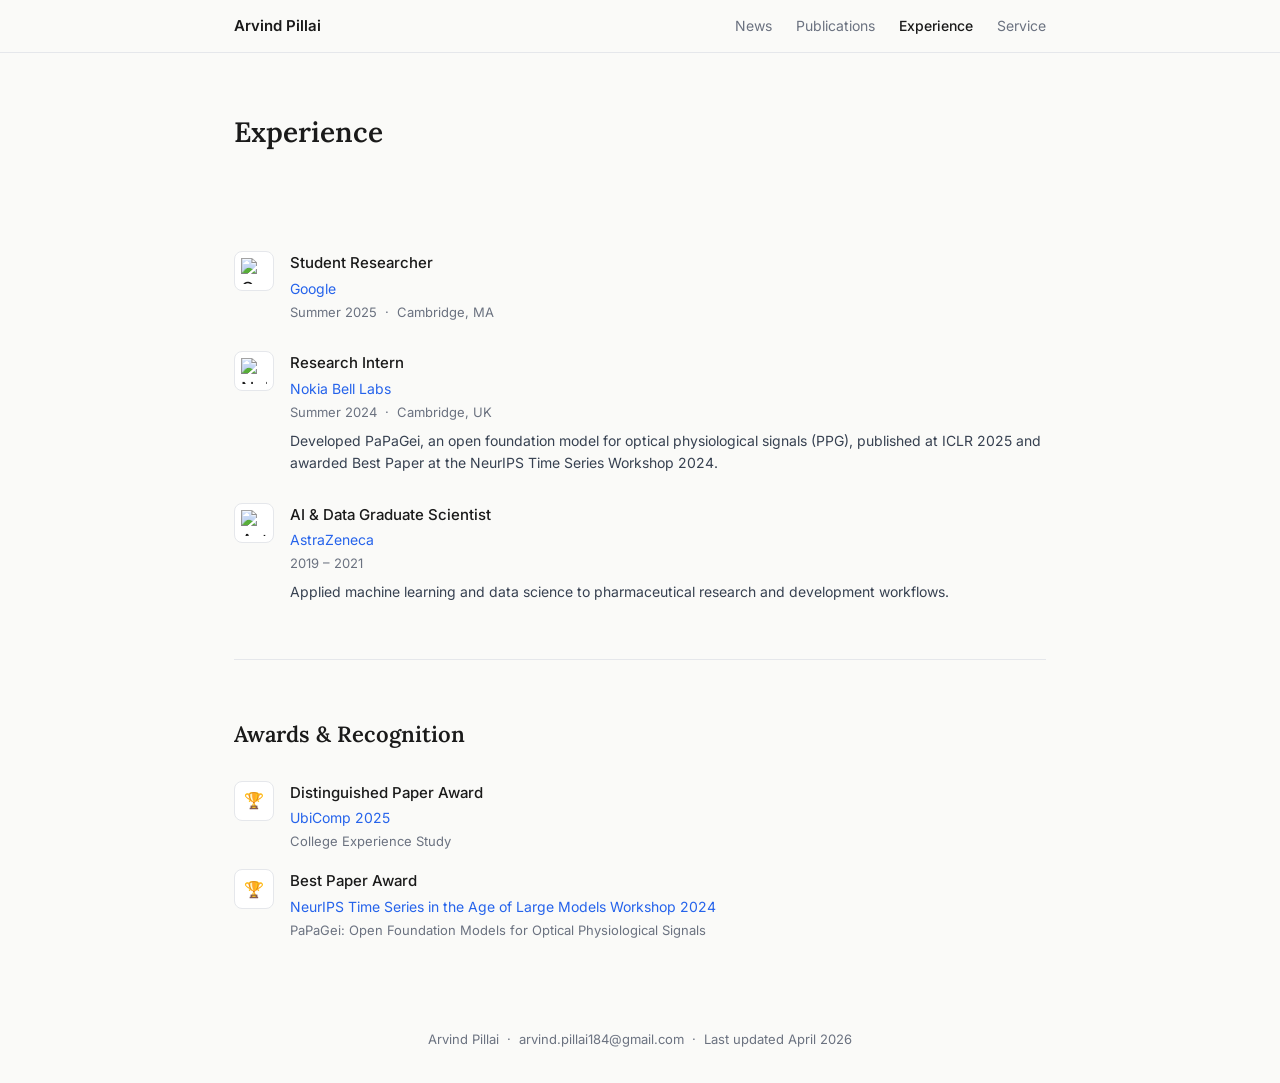
==== experience.html @ 5c3f8ad8 "Initial commit" ====
<!DOCTYPE html>
<html lang="en">
<head>
  <meta charset="UTF-8" />
  <meta name="viewport" content="width=device-width, initial-scale=1.0" />
  <title>Experience — Arvind Pillai</title>
  <link rel="preconnect" href="https://fonts.googleapis.com" />
  <link rel="preconnect" href="https://fonts.gstatic.com" crossorigin />
  <link href="https://fonts.googleapis.com/css2?family=Inter:wght@300;400;500;600&family=Lora:ital,wght@0,400;0,600;1,400&display=swap" rel="stylesheet" />
  <link rel="stylesheet" href="style.css" />
</head>
<body>

<nav>
  <div class="nav-inner">
    <a class="nav-name" href="index.html">Arvind Pillai</a>
    <div class="nav-links">
      <a href="index.html#news">News</a>
      <a href="publications.html">Publications</a>
      <a href="experience.html" class="active">Experience</a>
      <a href="service.html">Service</a>
    </div>
  </div>
</nav>

<div class="container">
  <h1 class="page-title">Experience</h1>

  <section>
    <div class="exp-list">

      <div class="exp">
        <div class="exp-logo">
          <img src="https://www.google.com/s2/favicons?domain=google.com&sz=128" alt="Google" />
        </div>
        <div class="exp-body">
          <p class="exp-role">Student Researcher</p>
          <p class="exp-org">Google</p>
          <p class="exp-meta">Summer 2025 &nbsp;·&nbsp; Cambridge, MA</p>
        </div>
      </div>

      <div class="exp">
        <div class="exp-logo">
          <img src="https://www.google.com/s2/favicons?domain=nokia.com&sz=128" alt="Nokia Bell Labs" />
        </div>
        <div class="exp-body">
          <p class="exp-role">Research Intern</p>
          <p class="exp-org">Nokia Bell Labs</p>
          <p class="exp-meta">Summer 2024 &nbsp;·&nbsp; Cambridge, UK</p>
          <div class="exp-desc">
            Developed PaPaGei, an open foundation model for optical physiological signals (PPG),
            published at ICLR 2025 and awarded Best Paper at the NeurIPS Time Series Workshop 2024.
          </div>
        </div>
      </div>

      <div class="exp">
        <div class="exp-logo">
          <img src="https://www.google.com/s2/favicons?domain=astrazeneca.com&sz=128" alt="AstraZeneca" />
        </div>
        <div class="exp-body">
          <p class="exp-role">AI &amp; Data Graduate Scientist</p>
          <p class="exp-org">AstraZeneca</p>
          <p class="exp-meta">2019 – 2021</p>
          <div class="exp-desc">
            Applied machine learning and data science to pharmaceutical research and development workflows.
          </div>
        </div>
      </div>

    </div>
  </section>

  <!-- Awards -->
  <section>
    <h2>Awards &amp; Recognition</h2>
    <div class="exp-list" style="gap:16px">

      <div class="exp">
        <div class="exp-logo" style="font-size:16px">🏆</div>
        <div class="exp-body">
          <p class="exp-role">Distinguished Paper Award</p>
          <p class="exp-org">UbiComp 2025</p>
          <p class="exp-meta">College Experience Study</p>
        </div>
      </div>

      <div class="exp">
        <div class="exp-logo" style="font-size:16px">🏆</div>
        <div class="exp-body">
          <p class="exp-role">Best Paper Award</p>
          <p class="exp-org">NeurIPS Time Series in the Age of Large Models Workshop 2024</p>
          <p class="exp-meta">PaPaGei: Open Foundation Models for Optical Physiological Signals</p>
        </div>
      </div>

    </div>
  </section>

</div>

<footer>
  <p>
    Arvind Pillai &nbsp;·&nbsp;
    <a href="mailto:arvind.pillai184@gmail.com">arvind.pillai184@gmail.com</a>
    &nbsp;·&nbsp;
    Last updated April 2026
  </p>
</footer>

</body>
</html>
---- style.css ----
*, *::before, *::after { box-sizing: border-box; margin: 0; padding: 0; }

:root {
  --bg:           #fafaf8;
  --surface:      #ffffff;
  --text:         #1a1a1a;
  --muted:        #6b7280;
  --accent:       #2563eb;
  --accent-light: #dbeafe;
  --border:       #e5e7eb;
  --max-w:        860px;
}

html { scroll-behavior: smooth; }

body {
  font-family: 'Inter', sans-serif;
  background: var(--bg);
  color: var(--text);
  line-height: 1.65;
  font-size: 15px;
}

/* ── Nav ── */
nav {
  position: sticky; top: 0; z-index: 100;
  background: rgba(250,250,248,.92);
  backdrop-filter: blur(8px);
  border-bottom: 1px solid var(--border);
}
.nav-inner {
  max-width: var(--max-w);
  margin: 0 auto;
  padding: 0 24px;
  height: 52px;
  display: flex;
  align-items: center;
  justify-content: space-between;
}
.nav-name {
  font-weight: 600;
  font-size: 15px;
  color: var(--text);
  text-decoration: none;
}
.nav-links { display: flex; gap: 24px; }
.nav-links a {
  text-decoration: none;
  color: var(--muted);
  font-size: 14px;
  font-weight: 400;
  transition: color .15s;
}
.nav-links a:hover  { color: var(--accent); }
.nav-links a.active { color: var(--text); font-weight: 500; }

/* ── Layout ── */
.container {
  max-width: var(--max-w);
  margin: 0 auto;
  padding: 0 24px;
}

section { padding: 56px 0; border-bottom: 1px solid var(--border); }
section:last-of-type { border-bottom: none; }

h1.page-title {
  font-family: 'Lora', serif;
  font-size: 28px;
  font-weight: 600;
  padding: 56px 0 40px;
}

h2 {
  font-family: 'Lora', serif;
  font-size: 22px;
  font-weight: 600;
  margin-bottom: 28px;
  color: var(--text);
}

h3 {
  font-family: 'Lora', serif;
  font-size: 17px;
  font-weight: 600;
  margin-bottom: 20px;
  color: var(--muted);
  text-transform: uppercase;
  letter-spacing: .04em;
  font-style: normal;
}

/* ── Hero ── */
#about { padding-top: 64px; padding-bottom: 56px; }
.hero { display: flex; gap: 48px; align-items: flex-start; }
.hero-photo {
  flex-shrink: 0;
  width: 148px; height: 148px;
  border-radius: 50%;
  background: var(--accent-light);
  overflow: hidden;
  border: 3px solid var(--border);
}
.hero-photo img { width: 100%; height: 100%; object-fit: cover; }
.hero-photo-placeholder {
  width: 100%; height: 100%;
  display: flex; align-items: center; justify-content: center;
  font-size: 48px; color: var(--accent);
  background: var(--accent-light);
}
.hero-info h1 {
  font-family: 'Lora', serif;
  font-size: 30px; font-weight: 600;
  margin-bottom: 4px;
}
.hero-title { color: var(--muted); font-size: 14px; margin-bottom: 16px; }
.hero-bio { font-size: 15px; line-height: 1.7; color: #374151; margin-bottom: 20px; }
.hero-links { display: flex; flex-wrap: wrap; gap: 10px; }
.hero-links a {
  display: inline-flex; align-items: center; gap: 5px;
  padding: 5px 12px;
  border: 1px solid var(--border);
  border-radius: 6px;
  font-size: 13px;
  text-decoration: none;
  color: var(--text);
  background: var(--surface);
  transition: border-color .15s, color .15s;
}
.hero-links a:hover { border-color: var(--accent); color: var(--accent); }

/* ── News ── */
.news-scroll {
  position: relative;
}
.news-scroll::after {
  content: '';
  position: absolute;
  bottom: 0; left: 0; right: 0;
  height: 48px;
  background: linear-gradient(to bottom, transparent, var(--bg));
  pointer-events: none;
}
.news-list {
  display: flex;
  flex-direction: column;
  gap: 10px;
  max-height: 210px;
  overflow-y: auto;
  padding-bottom: 12px;
  scrollbar-width: thin;
  scrollbar-color: var(--border) transparent;
}
.news-list::-webkit-scrollbar { width: 4px; }
.news-list::-webkit-scrollbar-track { background: transparent; }
.news-list::-webkit-scrollbar-thumb { background: var(--border); border-radius: 2px; }
.news-item { display: flex; gap: 16px; font-size: 14px; line-height: 1.55; }
.news-date {
  flex-shrink: 0; width: 80px;
  color: var(--muted); font-size: 13px; padding-top: 1px;
}
.news-text { color: #374151; }
.news-text a { color: var(--accent); text-decoration: none; }
.news-text a:hover { text-decoration: underline; }

/* ── Badges ── */
.badge {
  display: inline-block;
  padding: 1px 7px; border-radius: 4px;
  font-size: 11px; font-weight: 500;
  margin-left: 4px; vertical-align: middle;
}
.badge-award { background: #fef3c7; color: #92400e; }
.badge-new   { background: #dcfce7; color: #166534; }

/* ── Publications ── */
.pub-list { display: flex; flex-direction: column; gap: 28px; }
.pub { display: flex; gap: 16px; }
.pub-year {
  flex-shrink: 0; width: 44px;
  font-size: 13px; color: var(--muted);
  padding-top: 3px; text-align: right;
}
.pub-title {
  font-size: 15px; font-weight: 500;
  color: var(--text); margin-bottom: 3px; line-height: 1.45;
}
.pub-authors { font-size: 13px; color: var(--muted); margin-bottom: 4px; }
.pub-authors .me { color: var(--text); font-weight: 500; }
.pub-venue {
  font-size: 13px; color: #4b5563;
  font-style: italic; margin-bottom: 7px;
}
.pub-venue .venue-name { font-style: normal; font-weight: 500; }
.pub-links { display: flex; flex-wrap: wrap; gap: 6px; }
.pub-link {
  font-size: 12px; padding: 2px 9px;
  border-radius: 4px; text-decoration: none;
  border: 1px solid var(--border);
  color: var(--accent); background: var(--surface);
  transition: background .15s, border-color .15s;
}
.pub-link:hover { background: var(--accent-light); border-color: var(--accent); }
.pub-award {
  display: inline-flex; align-items: center; gap: 4px;
  font-size: 12px; color: #92400e;
  background: #fef3c7; border-radius: 4px;
  padding: 2px 8px; margin-bottom: 6px;
}

/* ── Section header with "see all" link ── */
.section-header {
  display: flex;
  align-items: baseline;
  justify-content: space-between;
  margin-bottom: 28px;
}
.section-header h2 { margin-bottom: 0; }
.see-all {
  font-size: 13px;
  color: var(--accent);
  text-decoration: none;
  white-space: nowrap;
}
.see-all:hover { text-decoration: underline; }

/* ── Experience ── */
.exp-list { display: flex; flex-direction: column; gap: 28px; }
.exp { display: flex; gap: 16px; align-items: flex-start; }
.exp-logo {
  flex-shrink: 0;
  width: 40px; height: 40px;
  border-radius: 8px;
  border: 1px solid var(--border);
  background: var(--surface);
  display: flex; align-items: center; justify-content: center;
  font-size: 18px;
  overflow: hidden;
}
.exp-logo img {
  width: 100%; height: 100%;
  object-fit: contain;
  padding: 6px;
}
.exp-role { font-size: 15px; font-weight: 500; }
.exp-org  { font-size: 14px; color: var(--accent); margin-top: 1px; }
.exp-meta { font-size: 13px; color: var(--muted); margin-top: 2px; }
.exp-desc { font-size: 14px; color: #374151; margin-top: 6px; line-height: 1.6; }
.exp-desc ul { padding-left: 18px; margin-top: 4px; }
.exp-desc li { margin-bottom: 3px; }

/* ── Service ── */
.service-list { display: flex; flex-direction: column; gap: 10px; }
.service-item {
  display: flex;
  justify-content: space-between;
  align-items: baseline;
  gap: 16px;
  font-size: 14px;
  padding: 6px 0;
  border-bottom: 1px solid var(--border);
}
.service-item:last-child { border-bottom: none; }
.service-venue { color: #374151; }
.service-years { flex-shrink: 0; color: var(--muted); font-size: 13px; }

/* ── Footer ── */
footer {
  text-align: center;
  padding: 32px 24px;
  font-size: 13px;
  color: var(--muted);
}
footer a { color: var(--muted); text-decoration: none; }
footer a:hover { color: var(--accent); }

/* ── Responsive ── */
@media (max-width: 600px) {
  .hero { flex-direction: column; gap: 24px; align-items: center; text-align: center; }
  .hero-links { justify-content: center; }
  .pub { flex-direction: column; gap: 6px; }
  .pub-year { width: auto; text-align: left; }
  .nav-links { gap: 16px; }
  h1.page-title { padding-top: 40px; }
}
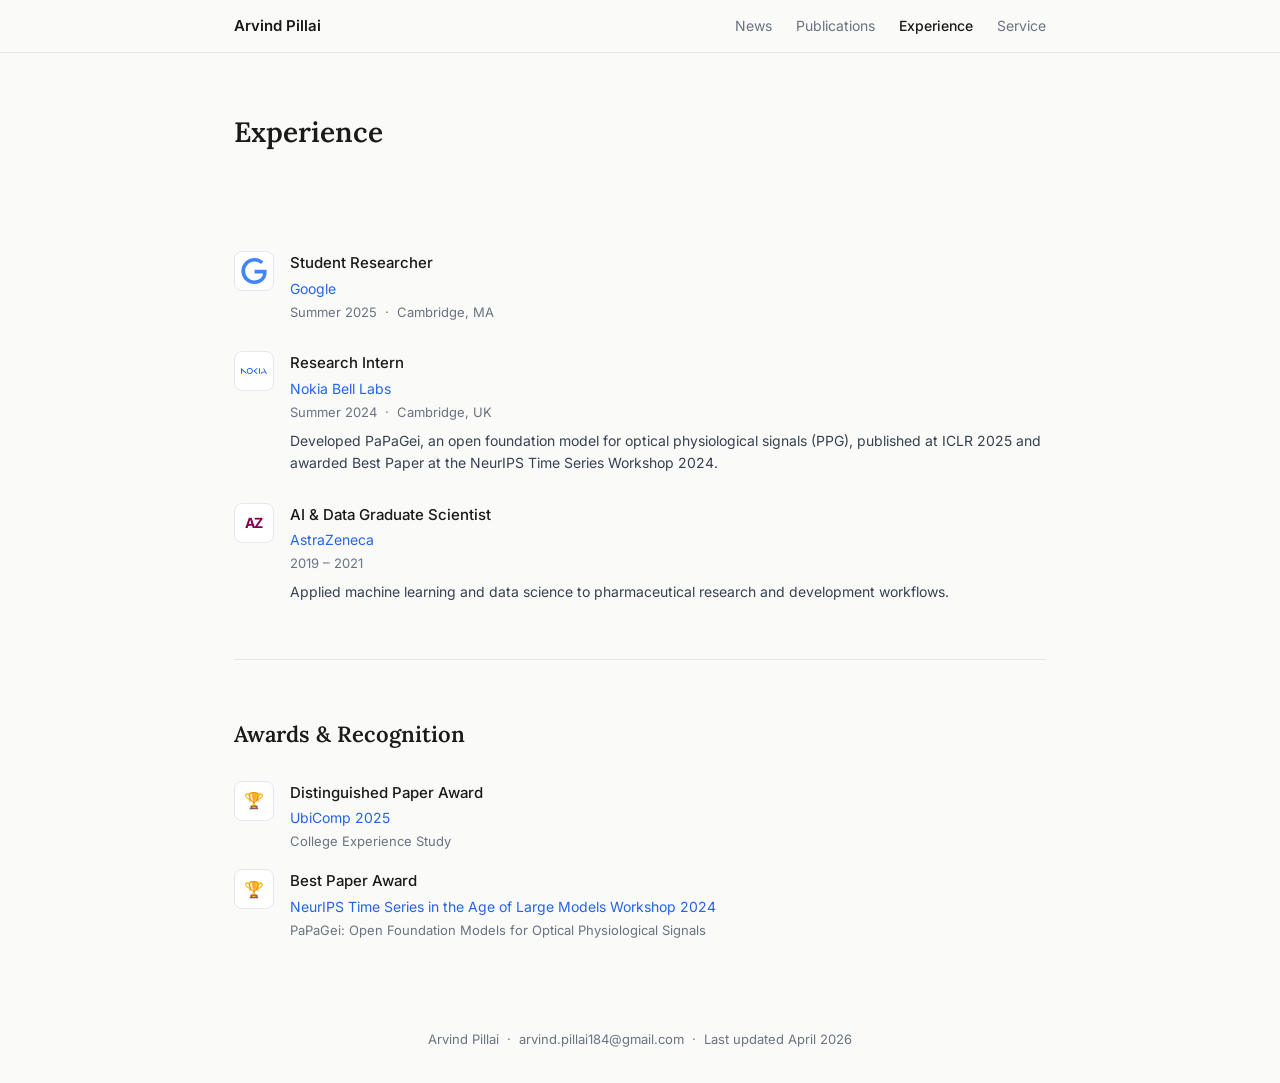
==== commit 7fcdfd25: "update style" ====
--- a/experience.html
+++ b/experience.html
@@ -31,7 +31,7 @@
 
       <div class="exp">
         <div class="exp-logo">
-          <img src="https://www.google.com/s2/favicons?domain=google.com&sz=128" alt="Google" />
+          <img src="assets/google.svg" alt="Google" />
         </div>
         <div class="exp-body">
           <p class="exp-role">Student Researcher</p>
@@ -42,7 +42,7 @@
 
       <div class="exp">
         <div class="exp-logo">
-          <img src="https://www.google.com/s2/favicons?domain=nokia.com&sz=128" alt="Nokia Bell Labs" />
+          <img src="assets/nokia.svg" alt="Nokia Bell Labs" />
         </div>
         <div class="exp-body">
           <p class="exp-role">Research Intern</p>
@@ -57,7 +57,7 @@
 
       <div class="exp">
         <div class="exp-logo">
-          <img src="https://www.google.com/s2/favicons?domain=astrazeneca.com&sz=128" alt="AstraZeneca" />
+          <span class="exp-logo-initial" style="color:#830051">AZ</span>
         </div>
         <div class="exp-body">
           <p class="exp-role">AI &amp; Data Graduate Scientist</p>
--- a/style.css
+++ b/style.css
@@ -61,8 +61,9 @@
   padding: 0 24px;
 }
 
-section { padding: 56px 0; border-bottom: 1px solid var(--border); }
+section { padding: 56px 0; border-bottom: 1px solid var(--border); background: var(--bg); }
 section:last-of-type { border-bottom: none; }
+#news, #experience { background: var(--surface); }
 
 h1.page-title {
   font-family: 'Lora', serif;
@@ -96,7 +97,7 @@
 .hero-photo {
   flex-shrink: 0;
   width: 148px; height: 148px;
-  border-radius: 50%;
+  border-radius: 10px;
   background: var(--accent-light);
   overflow: hidden;
   border: 3px solid var(--border);
@@ -242,6 +243,11 @@
   object-fit: contain;
   padding: 6px;
 }
+.exp-logo-initial {
+  font-size: 14px;
+  font-weight: 700;
+  letter-spacing: -0.01em;
+}
 .exp-role { font-size: 15px; font-weight: 500; }
 .exp-org  { font-size: 14px; color: var(--accent); margin-top: 1px; }
 .exp-meta { font-size: 13px; color: var(--muted); margin-top: 2px; }
@@ -273,6 +279,10 @@
 }
 footer a { color: var(--muted); text-decoration: none; }
 footer a:hover { color: var(--accent); }
+
+/* ── Shared utility ── */
+a.accent-link { color: var(--accent); text-decoration: none; }
+a.accent-link:hover { text-decoration: underline; }
 
 /* ── Responsive ── */
 @media (max-width: 600px) {
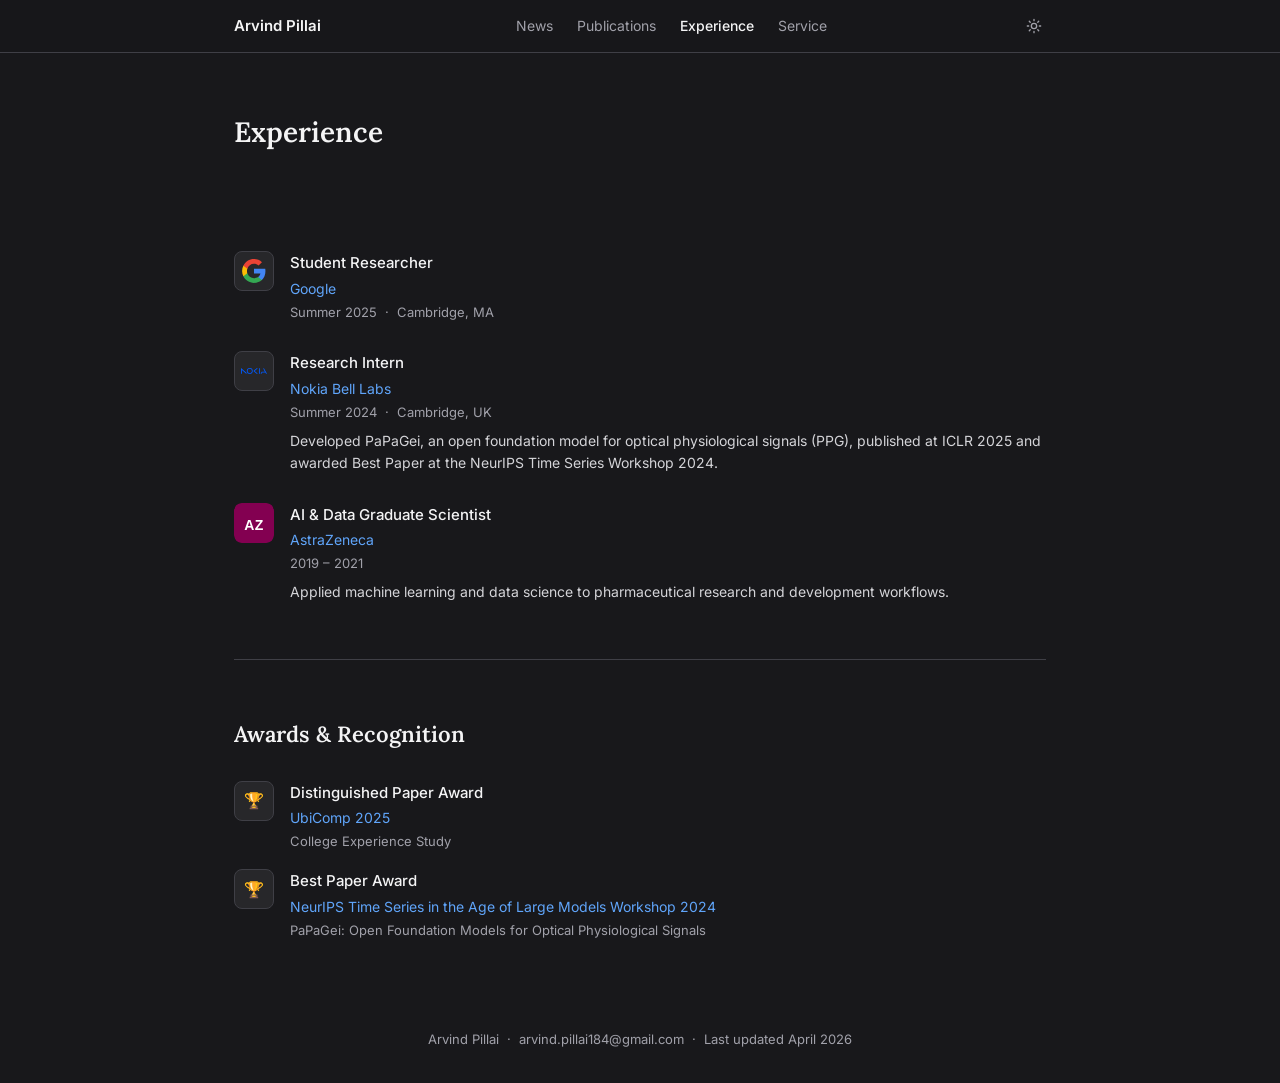
==== commit efeb7c81: "styles" ====
--- a/experience.html
+++ b/experience.html
@@ -8,6 +8,7 @@
   <link rel="preconnect" href="https://fonts.gstatic.com" crossorigin />
   <link href="https://fonts.googleapis.com/css2?family=Inter:wght@300;400;500;600&family=Lora:ital,wght@0,400;0,600;1,400&display=swap" rel="stylesheet" />
   <link rel="stylesheet" href="style.css" />
+  <script>(function(){var t=localStorage.getItem('theme')||'dark';document.documentElement.setAttribute('data-theme',t);})();</script>
 </head>
 <body>
 
@@ -20,6 +21,10 @@
       <a href="experience.html" class="active">Experience</a>
       <a href="service.html">Service</a>
     </div>
+    <button class="theme-toggle" id="theme-toggle" aria-label="Toggle light/dark mode">
+      <svg class="icon-sun" width="16" height="16" viewBox="0 0 24 24" fill="none" stroke="currentColor" stroke-width="2" stroke-linecap="round" stroke-linejoin="round"><circle cx="12" cy="12" r="4"/><path d="M12 2v2M12 20v2M4.93 4.93l1.41 1.41M17.66 17.66l1.41 1.41M2 12h2M20 12h2M4.93 19.07l1.41-1.41M17.66 6.34l1.41-1.41"/></svg>
+      <svg class="icon-moon" width="16" height="16" viewBox="0 0 24 24" fill="none" stroke="currentColor" stroke-width="2" stroke-linecap="round" stroke-linejoin="round"><path d="M21 12.79A9 9 0 1 1 11.21 3 7 7 0 0 0 21 12.79z"/></svg>
+    </button>
   </div>
 </nav>
 
@@ -56,8 +61,8 @@
       </div>
 
       <div class="exp">
-        <div class="exp-logo">
-          <span class="exp-logo-initial" style="color:#830051">AZ</span>
+        <div class="exp-logo" style="padding:0;border:none;background:none;">
+          <img src="assets/astrazeneca.svg" alt="AstraZeneca" style="padding:0;border-radius:7px;" />
         </div>
         <div class="exp-body">
           <p class="exp-role">AI &amp; Data Graduate Scientist</p>
@@ -109,5 +114,13 @@
   </p>
 </footer>
 
+<script>
+  document.getElementById('theme-toggle').addEventListener('click', function() {
+    var html = document.documentElement;
+    var next = html.getAttribute('data-theme') === 'light' ? 'dark' : 'light';
+    html.setAttribute('data-theme', next);
+    localStorage.setItem('theme', next);
+  });
+</script>
 </body>
 </html>
--- a/style.css
+++ b/style.css
@@ -1,14 +1,30 @@
 *, *::before, *::after { box-sizing: border-box; margin: 0; padding: 0; }
 
 :root {
-  --bg:           #fafaf8;
-  --surface:      #ffffff;
-  --text:         #1a1a1a;
-  --muted:        #6b7280;
-  --accent:       #2563eb;
-  --accent-light: #dbeafe;
-  --border:       #e5e7eb;
-  --max-w:        860px;
+  color-scheme: dark;
+  --bg:             #18181b;
+  --surface:        #27272a;
+  --text:           #f4f4f5;
+  --muted:          #a1a1aa;
+  --accent:         #60a5fa;
+  --accent-light:   #1e3a5f;
+  --border:         #3f3f46;
+  --text-secondary: #d4d4d8;
+  --nav-bg:         rgba(24,24,27,.92);
+  --max-w:          860px;
+}
+
+[data-theme="light"] {
+  color-scheme: light;
+  --bg:             #ffffff;
+  --surface:        #f3f4f6;
+  --text:           #111827;
+  --muted:          #6b7280;
+  --accent:         #2563eb;
+  --accent-light:   #dbeafe;
+  --border:         #e5e7eb;
+  --text-secondary: #374151;
+  --nav-bg:         rgba(255,255,255,0.92);
 }
 
 html { scroll-behavior: smooth; }
@@ -24,7 +40,7 @@
 /* ── Nav ── */
 nav {
   position: sticky; top: 0; z-index: 100;
-  background: rgba(250,250,248,.92);
+  background: var(--nav-bg);
   backdrop-filter: blur(8px);
   border-bottom: 1px solid var(--border);
 }
@@ -115,7 +131,7 @@
   margin-bottom: 4px;
 }
 .hero-title { color: var(--muted); font-size: 14px; margin-bottom: 16px; }
-.hero-bio { font-size: 15px; line-height: 1.7; color: #374151; margin-bottom: 20px; }
+.hero-bio { font-size: 15px; line-height: 1.7; color: var(--text-secondary); margin-bottom: 20px; }
 .hero-links { display: flex; flex-wrap: wrap; gap: 10px; }
 .hero-links a {
   display: inline-flex; align-items: center; gap: 5px;
@@ -139,7 +155,7 @@
   position: absolute;
   bottom: 0; left: 0; right: 0;
   height: 48px;
-  background: linear-gradient(to bottom, transparent, var(--bg));
+  background: linear-gradient(to bottom, transparent, var(--surface));
   pointer-events: none;
 }
 .news-list {
@@ -160,7 +176,7 @@
   flex-shrink: 0; width: 80px;
   color: var(--muted); font-size: 13px; padding-top: 1px;
 }
-.news-text { color: #374151; }
+.news-text { color: var(--text-secondary); }
 .news-text a { color: var(--accent); text-decoration: none; }
 .news-text a:hover { text-decoration: underline; }
 
@@ -171,8 +187,8 @@
   font-size: 11px; font-weight: 500;
   margin-left: 4px; vertical-align: middle;
 }
-.badge-award { background: #fef3c7; color: #92400e; }
-.badge-new   { background: #dcfce7; color: #166534; }
+.badge-award { background: #3b2a0e; color: #fbbf24; }
+.badge-new   { background: #0f2d1a; color: #4ade80; }
 
 /* ── Publications ── */
 .pub-list { display: flex; flex-direction: column; gap: 28px; }
@@ -189,7 +205,7 @@
 .pub-authors { font-size: 13px; color: var(--muted); margin-bottom: 4px; }
 .pub-authors .me { color: var(--text); font-weight: 500; }
 .pub-venue {
-  font-size: 13px; color: #4b5563;
+  font-size: 13px; color: #9ca3af;
   font-style: italic; margin-bottom: 7px;
 }
 .pub-venue .venue-name { font-style: normal; font-weight: 500; }
@@ -204,8 +220,8 @@
 .pub-link:hover { background: var(--accent-light); border-color: var(--accent); }
 .pub-award {
   display: inline-flex; align-items: center; gap: 4px;
-  font-size: 12px; color: #92400e;
-  background: #fef3c7; border-radius: 4px;
+  font-size: 12px; color: #fbbf24;
+  background: #3b2a0e; border-radius: 4px;
   padding: 2px 8px; margin-bottom: 6px;
 }
 
@@ -251,7 +267,7 @@
 .exp-role { font-size: 15px; font-weight: 500; }
 .exp-org  { font-size: 14px; color: var(--accent); margin-top: 1px; }
 .exp-meta { font-size: 13px; color: var(--muted); margin-top: 2px; }
-.exp-desc { font-size: 14px; color: #374151; margin-top: 6px; line-height: 1.6; }
+.exp-desc { font-size: 14px; color: var(--text-secondary); margin-top: 6px; line-height: 1.6; }
 .exp-desc ul { padding-left: 18px; margin-top: 4px; }
 .exp-desc li { margin-bottom: 3px; }
 
@@ -267,7 +283,7 @@
   border-bottom: 1px solid var(--border);
 }
 .service-item:last-child { border-bottom: none; }
-.service-venue { color: #374151; }
+.service-venue { color: var(--text-secondary); }
 .service-years { flex-shrink: 0; color: var(--muted); font-size: 13px; }
 
 /* ── Footer ── */
@@ -283,6 +299,20 @@
 /* ── Shared utility ── */
 a.accent-link { color: var(--accent); text-decoration: none; }
 a.accent-link:hover { text-decoration: underline; }
+
+/* ── Theme toggle ── */
+.theme-toggle {
+  background: none; border: none; cursor: pointer;
+  color: var(--muted); padding: 4px;
+  display: flex; align-items: center; justify-content: center;
+  border-radius: 6px;
+  transition: color .15s, background .15s;
+  flex-shrink: 0;
+}
+.theme-toggle:hover { color: var(--text); background: var(--surface); }
+.icon-moon { display: none; }
+[data-theme="light"] .icon-sun  { display: none; }
+[data-theme="light"] .icon-moon { display: block; }
 
 /* ── Responsive ── */
 @media (max-width: 600px) {
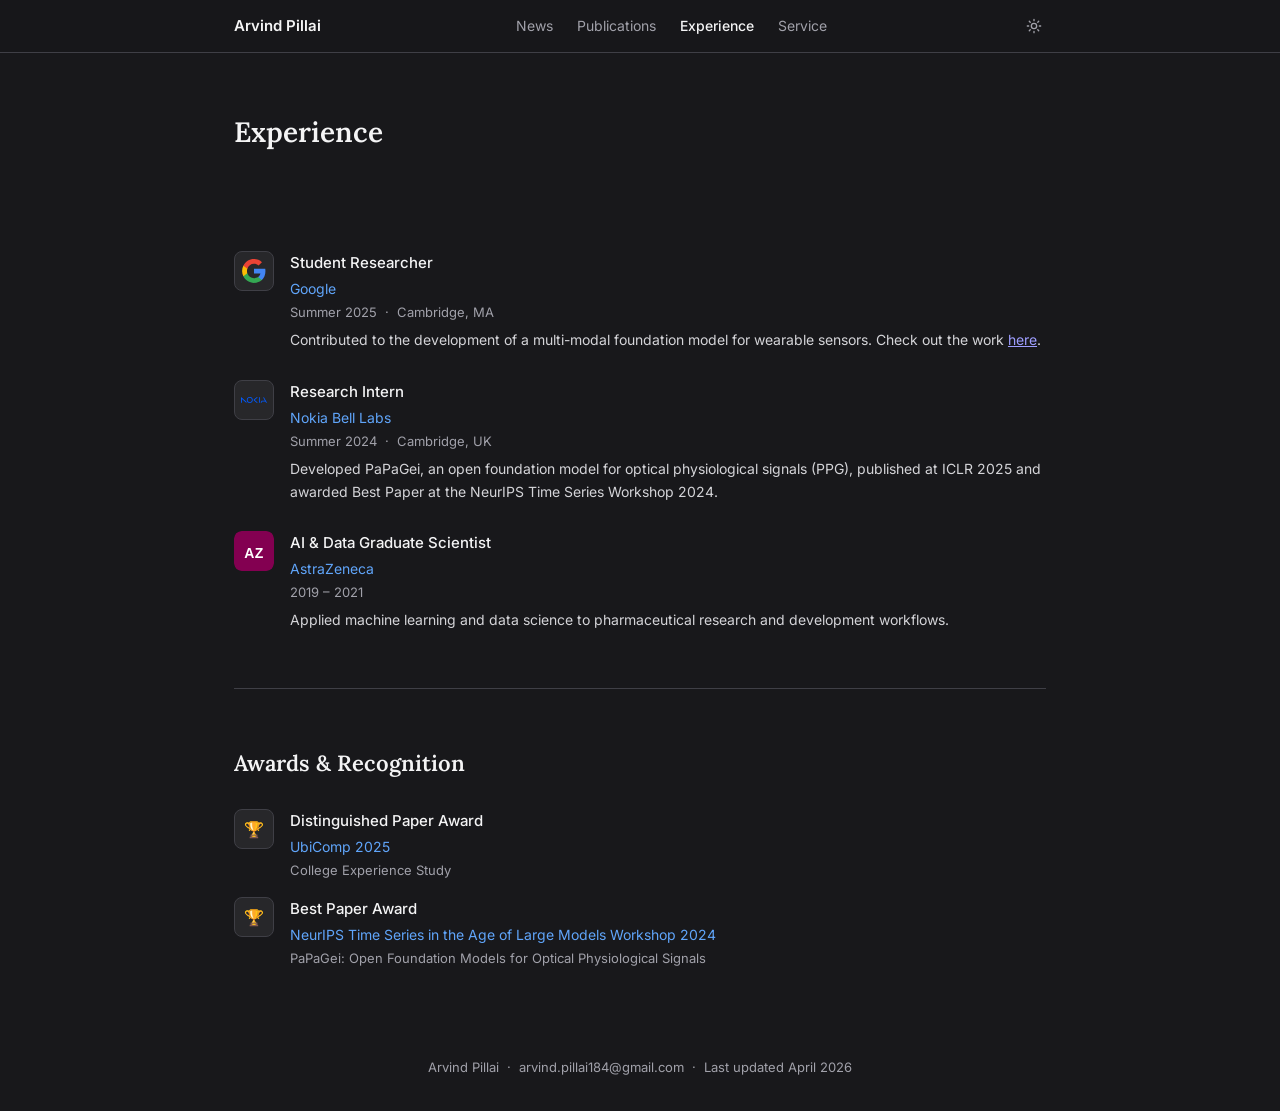
==== commit 3717224d: "update papers and cv" ====
--- a/experience.html
+++ b/experience.html
@@ -42,6 +42,9 @@
           <p class="exp-role">Student Researcher</p>
           <p class="exp-org">Google</p>
           <p class="exp-meta">Summer 2025 &nbsp;·&nbsp; Cambridge, MA</p>
+          <div class="exp-desc">
+            Contributed to the development of a multi-modal foundation model for wearable sensors. Check out the work <a href="https://arxiv.org/abs/2605.09173" target="_blank">here</a>.
+          </div>
         </div>
       </div>
 
--- a/style.css
+++ b/style.css
@@ -109,9 +109,10 @@
 
 /* ── Hero ── */
 #about { padding-top: 64px; padding-bottom: 56px; }
-.hero { display: flex; gap: 48px; align-items: flex-start; }
+.hero { display: block; overflow: hidden; }
 .hero-photo {
-  flex-shrink: 0;
+  float: right;
+  margin: 4px 0 16px 32px;
   width: 148px; height: 148px;
   border-radius: 10px;
   background: var(--accent-light);
@@ -316,7 +317,7 @@
 
 /* ── Responsive ── */
 @media (max-width: 600px) {
-  .hero { flex-direction: column; gap: 24px; align-items: center; text-align: center; }
+  .hero-photo { float: none; margin: 0 auto 20px; display: block; }
   .hero-links { justify-content: center; }
   .pub { flex-direction: column; gap: 6px; }
   .pub-year { width: auto; text-align: left; }
